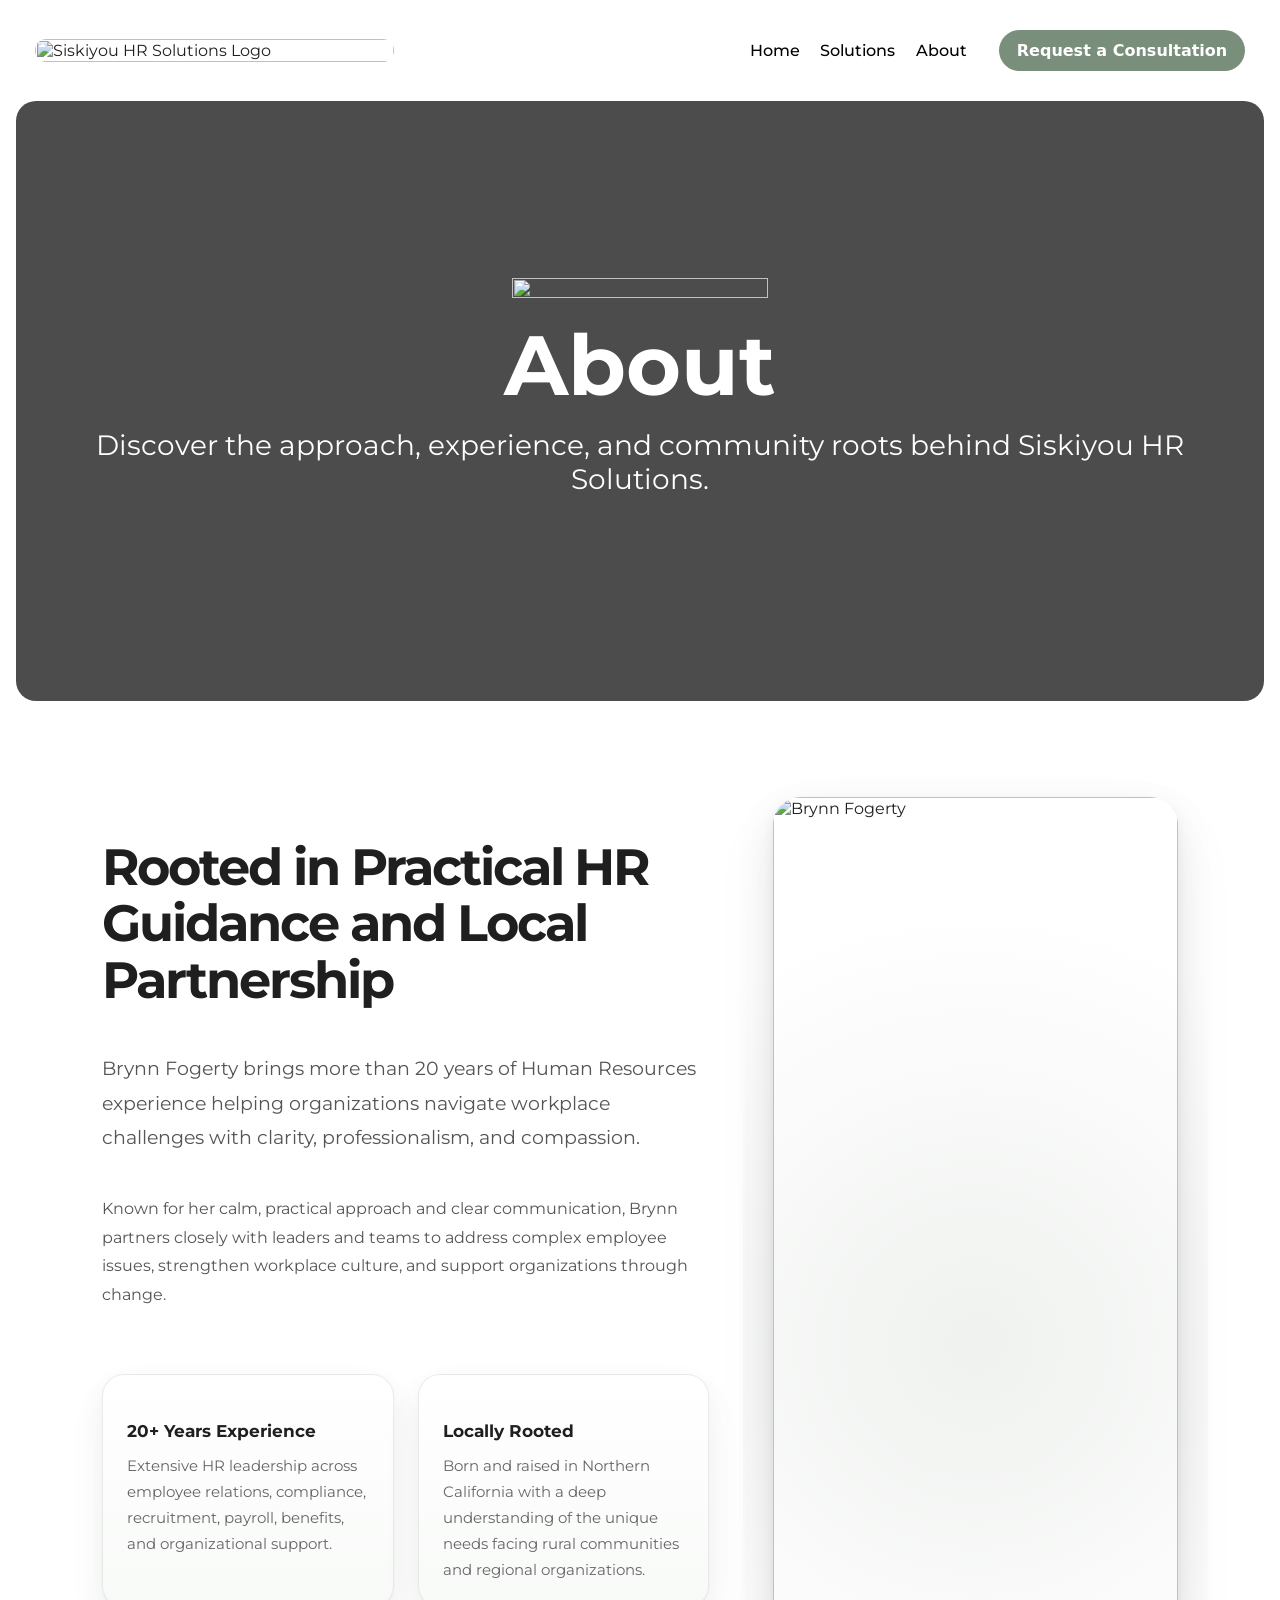
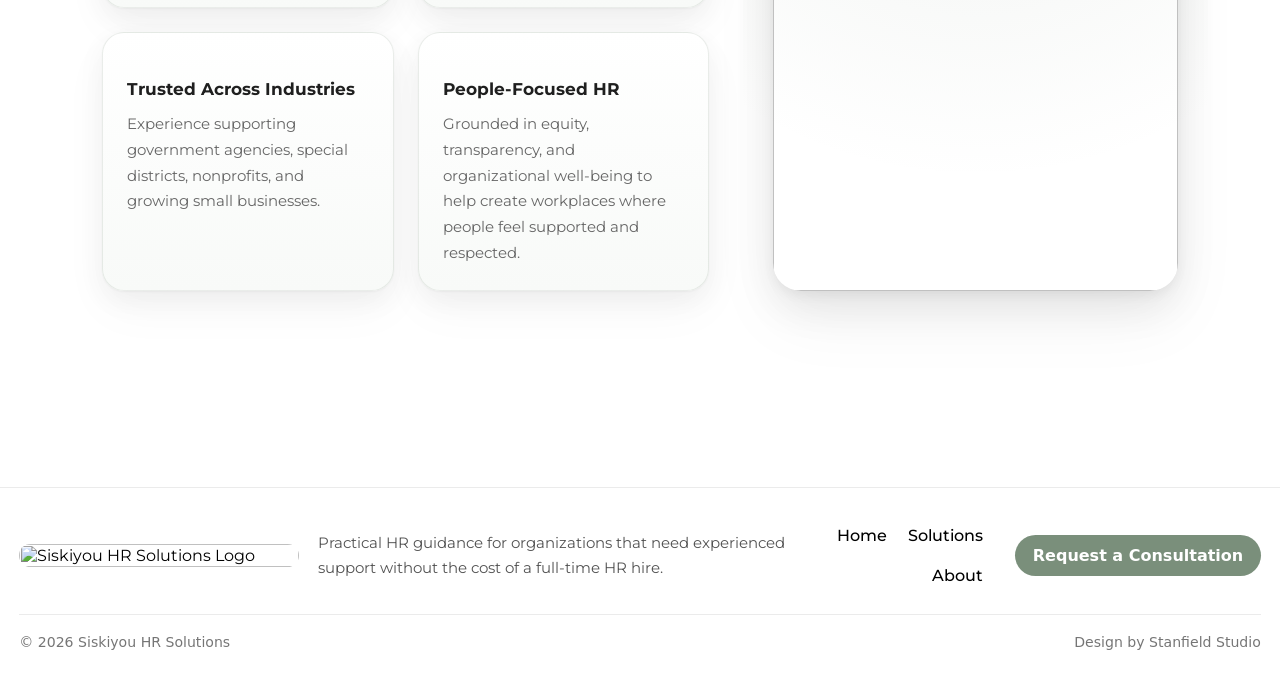
==== SHR_About.html @ 8ebc4916 "Add files via upload" ====
<header class="site-header">
<link rel="stylesheet" href="CSS/SHR_About.css">
<link
  rel="preconnect"
  href="https://fonts.googleapis.com"
/>
<link
  rel="preconnect"
  href="https://fonts.gstatic.com"
  crossorigin
/>
<link
  href="https://fonts.googleapis.com/css2?family=Montserrat:wght@100..900&display=swap"
  rel="stylesheet"
/>
 <nav class="nav-bar" aria-label="Main navigation">
    <!-- LEFT SIDE -->
    <div class="nav-brand">
      <!-- LOGO SPACE -->
      <a href="SHR_Home.html" class="logo-wrap">
        <img src="Images/Siskiyou_HR_Solutions_White_Background__1_-removebg-preview.png" alt="Siskiyou HR Solutions Logo">
      </a>
    </div>

    <!-- CENTER LINKS -->
    <div class="nav-links">
      <a href="SHR_Home.html">Home</a>
      <a href="SHR_Services.html">Solutions</a>
      <a href="SHR_About.html">About</a>
    </div>

    <!-- RIGHT BUTTON -->
    <a href="SHR_Contact.html" class="nav-button">
      Request a Consultation</a>
  </nav>
</header>
<body>
    <div class="mountain_wrapper">
        <img src="Images/Siskiyou_white_transparant.png">
        <h1>About</h1>
        <h3>Discover the approach, experience, and community roots behind Siskiyou HR Solutions.</h3>
    </div>

    <!-- ABOUT SECTION -->
    <section class="about-section">

    <!-- LEFT CONTENT -->
    <div class="about-content">
        <h2>
        Rooted in Practical HR Guidance and Local Partnership</h2>
        <p class="about-intro">
        Brynn Fogerty brings more than 20 years of Human Resources experience helping organizations navigate workplace challenges with clarity, professionalism, and compassion.</p>
        <p> Known for her calm, practical approach and clear communication, Brynn partners closely with leaders and teams to address complex employee issues, strengthen workplace culture, and support organizations through change.</p>

        <!-- INFO GRID -->
        <div class="about-highlights">
        <div class="highlight-card">
            <h4>20+ Years Experience</h4>
            <p>Extensive HR leadership across employee relations, compliance, recruitment, payroll, benefits, and organizational support.</p>
        </div>

        <div class="highlight-card">
            <h4>Locally Rooted</h4>
            <p>Born and raised in Northern California with a deep understanding of the unique needs facing rural communities and regional organizations.</p>
        </div>

        <div class="highlight-card">
            <h4>Trusted Across Industries</h4>
            <p>Experience supporting government agencies, special districts, nonprofits, and growing small businesses.</p>
        </div>

        <div class="highlight-card">
            <h4>People-Focused HR</h4>
            <p>Grounded in equity, transparency, and organizational well-being to help create workplaces where people feel supported and respected.</p>
        </div>
        </div>
    </div>

    <!-- RIGHT IMAGE -->
    <div class="about-image">
        <img src="Images/About_Me.jpg" alt="Brynn Fogerty">
    </div>
    </section>

<!--FOOTER-->
<footer class="site-footer">
    <div class="footer-container">
      <div class="footer-top">
        <div class="footer-brand">
          <a href="/" class="footer-logo-wrap" aria-label="Siskiyou HR Solutions Home">
            <img src="Images/Siskiyou_HR_Solutions_White_Background__1_-removebg-preview.png" alt="Siskiyou HR Solutions Logo">
          </a>

          <p>
            Practical HR guidance for organizations that need experienced support without the cost of a full-time HR hire.
          </p>
        </div>

        <div class="footer-links">
          <a href="SHR_Home.html">Home</a>
          <a href="SHR_Services.html">Solutions</a>
          <a href="/SHR_About.html">About</a>
        </div>

        <a href="SHR_Contact.html" class="footer-button">Request a Consultation</a>
      </div>

      <div class="footer-bottom">
        <span>© 2026 Siskiyou HR Solutions</span>
        <span>Design by Stanfield Studio</span>
      </div>
    </div>
  </footer>
</body>
</body>
---- CSS/SHR_About.css ----
/* =========================================================
   GLOBAL VARIABLES
========================================================= */

:root {
  --accent: #7A8F7B;
  --black: #000000;
  --white: #ffffff;
  --text: #1f1f1f;
  --muted-text: #555555;
  --soft-bg: #f8faf8;
  --border-soft: rgba(122, 143, 123, 0.16);

  --radius-md: 20px;
  --radius-lg: 28px;

  --shadow-soft:
    0 1px 2px rgba(0,0,0,0.04),
    0 10px 28px rgba(0,0,0,0.05),
    0 20px 50px rgba(0,0,0,0.03);

  --shadow-hover:
    0 4px 12px rgba(0,0,0,0.05),
    0 18px 40px rgba(0,0,0,0.06),
    0 28px 70px rgba(0,0,0,0.04);
}


/* =========================================================
   BASE / RESET
========================================================= */

* {
  box-sizing: border-box;
}

body {
  margin: 0;
  background: var(--white);
  color: var(--text);
  font-family: "Montserrat", Arial, sans-serif;
}

img {
  max-width: 100%;
  height: auto;
  display: block;
}

a {
  color: inherit;
}


/* =========================================================
   TYPOGRAPHY
========================================================= */

h1,
h2,
h3,
h4,
p,
li,
a {
  font-family: "Montserrat", Arial, sans-serif;
}

h1 {
  font-size: clamp(3rem, 7vw, 5.25rem);
  color: var(--black);
}

h2 {
  font-size: clamp(2rem, 4vw, 4rem);
}

h3 {
  font-size: clamp(1.25rem, 2.5vw, 1.75rem);
}

h4 {
  font-size: 1.05rem;
}

p,
li {
  line-height: 1.7;
}


/* =========================================================
   BUTTONS
========================================================= */

.button1,
.nav-button,
.footer-button {
  display: inline-block;
  padding: 0.7rem 1.1rem;

  background: var(--accent);
  color: var(--white);

  border: none;
  border-radius: 999px;

  font-family:
    system-ui,
    -apple-system,
    BlinkMacSystemFont,
    "Segoe UI",
    sans-serif;

  font-weight: 700;
  text-decoration: none;
  white-space: nowrap;
  cursor: pointer;

  transition:
    background 0.2s ease,
    transform 0.2s ease;
}

.button1:hover,
.button1:focus,
.nav-button:hover,
.nav-button:focus {
  background: var(--black);
  transform: translateY(-1px);
}


/* =========================================================
   HEADER / NAVIGATION
========================================================= */

.site-header {
  padding: 1rem;
  background: var(--white);
}

.nav-bar {
  margin: 0 auto;
  padding: 0.85rem 1.2rem;

  display: flex;
  align-items: center;
  justify-content: space-between;
  gap: 2rem;

  background: var(--white);
}

.nav-brand {
  display: flex;
  align-items: center;
  gap: 0.9rem;
  min-width: max-content;
}

.logo-wrap {
  width: clamp(220px, 28vw, 400px);

  display: flex;
  align-items: center;
  justify-content: center;

  border-radius: 14px;
  overflow: hidden;
  flex-shrink: 0;
}

.logo-wrap img {
  width: 100%;
  height: auto;
  object-fit: contain;
}

.nav-links {
  display: flex;
  flex: 1;
  justify-content: flex-end;
  align-items: center;
  gap: 1.3rem;
  flex-wrap: wrap;
}

.nav-links a {
  color: var(--black);
  text-decoration: none;
  font-weight: 500;
  transition: color 0.2s ease;
}

.nav-links a:hover,
.nav-links a:focus {
  color: var(--black);
  text-decoration: underline;
  text-underline-offset: 4px;
}


/* =========================================================
   HERO / MOUNTAIN BANNER
========================================================= */

.mountain_wrapper {
  width: calc(100% - 2rem);
  min-height: 600px;
  margin: 0 auto;
  padding: 6rem 2rem;

  display: flex;
  flex-direction: column;
  align-items: center;
  justify-content: center;

  text-align: center;
  border-radius: var(--radius-md);

  background-image:
    linear-gradient(rgba(0, 0, 0, 0.7), rgba(0, 0, 0, 0.7)),
    url("/Images/MtShasta.jpg");

  background-size: cover;
}

.mountain_wrapper img {
  width: min(320px, 80%);
  margin-bottom: 1rem;
}

.mountain_wrapper h1 {
  margin: 0;
  color: var(--white);
  font-size: clamp(3rem, 9vw, 5.25rem);
  text-align: center;
}

.mountain_wrapper h3 {
  margin-top: 0.75rem;
  color: var(--white);
  font-weight: 400;
}


/* =========================================================
   ABOUT SECTION
========================================================= */

.about-section {
  display: grid;
  grid-template-columns: 1.2fr 0.8fr;
  gap: 4rem;
  align-items: center;

  padding: 6rem 8%;
}

.about-content {
  display: flex;
  flex-direction: column;
}

.section-label {
  display: inline-block;
  margin-bottom: 1rem;

  font-size: 0.9rem;
  font-weight: 600;
  letter-spacing: 0.08em;
  text-transform: uppercase;

  color: var(--accent);
}

.about-content h2 {
  margin-bottom: 1.5rem;

  font-size: clamp(2.5rem, 4vw, 4rem);
  line-height: 1.1;
  letter-spacing: -0.04em;

  color: var(--text);
}

.about-intro {
  margin-bottom: 1.5rem;

  font-size: clamp(1.05rem, 2vw, 1.2rem);
  line-height: 1.7;

  color: #333333;
}

.about-content p {
  line-height: 1.8;
  color: var(--muted-text);
}


/* =========================================================
   ABOUT HIGHLIGHT CARDS
========================================================= */

.about-highlights {
  display: grid;
  grid-template-columns: repeat(2, 1fr);
  gap: 1.5rem;

  margin-top: 3rem;
}

.highlight-card {
  padding: 1.5rem;

  background:
    linear-gradient(
      180deg,
      var(--white) 0%,
      var(--soft-bg) 100%
    );

  border-radius: 22px;
  border: 1px solid var(--border-soft);
  box-shadow: var(--shadow-soft);

  transition:
    transform 0.25s ease,
    box-shadow 0.25s ease;
}

.highlight-card:hover {
  transform: translateY(-4px);
  box-shadow: var(--shadow-hover);
}

.highlight-card h4 {
  margin-bottom: 0.75rem;
  color: var(--text);
}

.highlight-card p {
  margin: 0;

  font-size: 0.95rem;
  line-height: 1.7;

  color: #666666;
}


/* =========================================================
   ABOUT IMAGE
========================================================= */

.about-image {
  position: relative;
}

.about-image img {
  width: 100%;
  height: auto;

  border-radius: var(--radius-lg);
  object-fit: cover;

  box-shadow:
    0 4px 12px rgba(0,0,0,0.05),
    0 16px 40px rgba(0,0,0,0.08),
    0 28px 70px rgba(0,0,0,0.05);
}

.about-image::before {
  content: "";
  position: absolute;
  inset: -30px;

  background:
    radial-gradient(
      circle,
      rgba(122,143,123,0.12) 0%,
      transparent 70%
    );

  z-index: -1;
}


/* =========================================================
   ICONS
========================================================= */

.icon {
  width: 75px;
  display: grid;
  place-items: center;
  margin-bottom: 30px;

  border-radius: 16px;

  background: rgba(255, 255, 255, 0.075);
  border: 1px solid rgba(255, 255, 255, 0.09);

  color: var(--accent);
}

/* =========================================================
   FOOTER
========================================================= */

.site-footer {
  margin-top: 100px;
  padding: 2.4rem 1.2rem 1.4rem;

  background: var(--white);
  color: var(--black);
  border-top: 1px solid rgba(0,0,0,0.08);

  font-family:
    system-ui,
    -apple-system,
    BlinkMacSystemFont,
    "Segoe UI",
    sans-serif;
}

.footer-container {
  margin: 0 auto;
}

.footer-top {
  display: flex;
  align-items: center;
  justify-content: space-between;
  gap: 2rem;

  padding-bottom: 1.8rem;
  border-bottom: 1px solid rgba(0,0,0,0.08);
}

.footer-brand {
  display: flex;
  align-items: center;
  gap: 1.2rem;
}

.footer-logo-wrap {
  width: 280px;

  display: flex;
  align-items: center;
  justify-content: center;

  border-radius: 14px;
  overflow: hidden;
  flex-shrink: 0;
}

.footer-logo-wrap img {
  width: 100%;
  height: auto;
  object-fit: contain;
}

.footer-brand p {
  margin: 0;

  color: rgba(0,0,0,0.68);
  font-size: 0.95rem;
  line-height: 1.6;
}

.footer-links {
  display: flex;
  align-items: center;
  justify-content: flex-end;
  gap: 1.3rem;
  flex-wrap: wrap;
}

.footer-links a {
  color: var(--black);
  text-decoration: none;
  font-weight: 500;
  transition: color 0.2s ease;
}

.footer-links a:hover,
.footer-links a:focus {
  color: var(--accent);
  text-decoration: underline;
  text-underline-offset: 4px;
}

.footer-bottom {
  display: flex;
  justify-content: space-between;
  gap: 1rem;

  padding-top: 1.2rem;

  color: rgba(0,0,0,0.54);
  font-size: 0.88rem;
}

/* =========================================================
   RESPONSIVE: CONTACT
========================================================= */

@media (max-width: 900px) {
  .contact-wrapper,
  .form-row {
    grid-template-columns: 1fr;
  }
}


/* =========================================================
   RESPONSIVE: NAV
========================================================= */

@media (max-width: 850px) {
  .nav-bar {
    flex-wrap: wrap;
    justify-content: center;
    gap: 1.25rem;
  }

  .nav-brand {
    width: 100%;
    justify-content: center;
  }

  .nav-links {
    width: 100%;
    justify-content: center;
  }

  .nav-button {
    width: 100%;
    text-align: center;
  }

  .logo-wrap {
    width: min(320px, 90%);
  }
}


/* =========================================================
   RESPONSIVE: TABLETS
========================================================= */

@media (max-width: 1000px) {
  .about-section {
    grid-template-columns: 1fr;
    gap: 3rem;
    padding: 5rem 6%;
  }

  .about-image {
    max-width: 620px;
    margin: 0 auto;
  }
}


/* =========================================================
   RESPONSIVE: NAV / MEDIUM SCREENS
========================================================= */

@media (max-width: 850px) {
  .nav-bar {
    flex-wrap: wrap;
    justify-content: center;
    gap: 1.25rem;
  }

  .nav-brand {
    width: 100%;
    justify-content: center;
  }

  .nav-links {
    width: 100%;
    justify-content: center;
  }

  .nav-button {
    width: 100%;
    text-align: center;
  }

  .logo-wrap {
    width: min(320px, 90%);
  }
}


/* =========================================================
   RESPONSIVE: MOBILE
========================================================= */

@media (max-width: 700px) {
  .mountain_wrapper {
    min-height: 480px;
    padding: 4rem 1.25rem;
    border-radius: 16px;
  }

  .about-section {
    padding: 4rem 1.25rem;
  }

  .about-highlights {
    grid-template-columns: 1fr;
  }

  .highlight-card {
    padding: 1.25rem;
  }
}


/* =========================================================
   RESPONSIVE: SMALL MOBILE
========================================================= */

@media (max-width: 480px) {
  .site-header {
    padding: 0.75rem;
  }

  .nav-bar {
    padding: 0.75rem;
  }

  .nav-links {
    gap: 0.85rem;
  }

  .mountain_wrapper h1 {
    font-size: 2.75rem;
  }

  .mountain_wrapper h3 {
    font-size: 1rem;
  }

  .about-content h2 {
    font-size: 2.25rem;
  }

  .button1,
  .nav-button {
    width: 100%;
    text-align: center;
  }
}
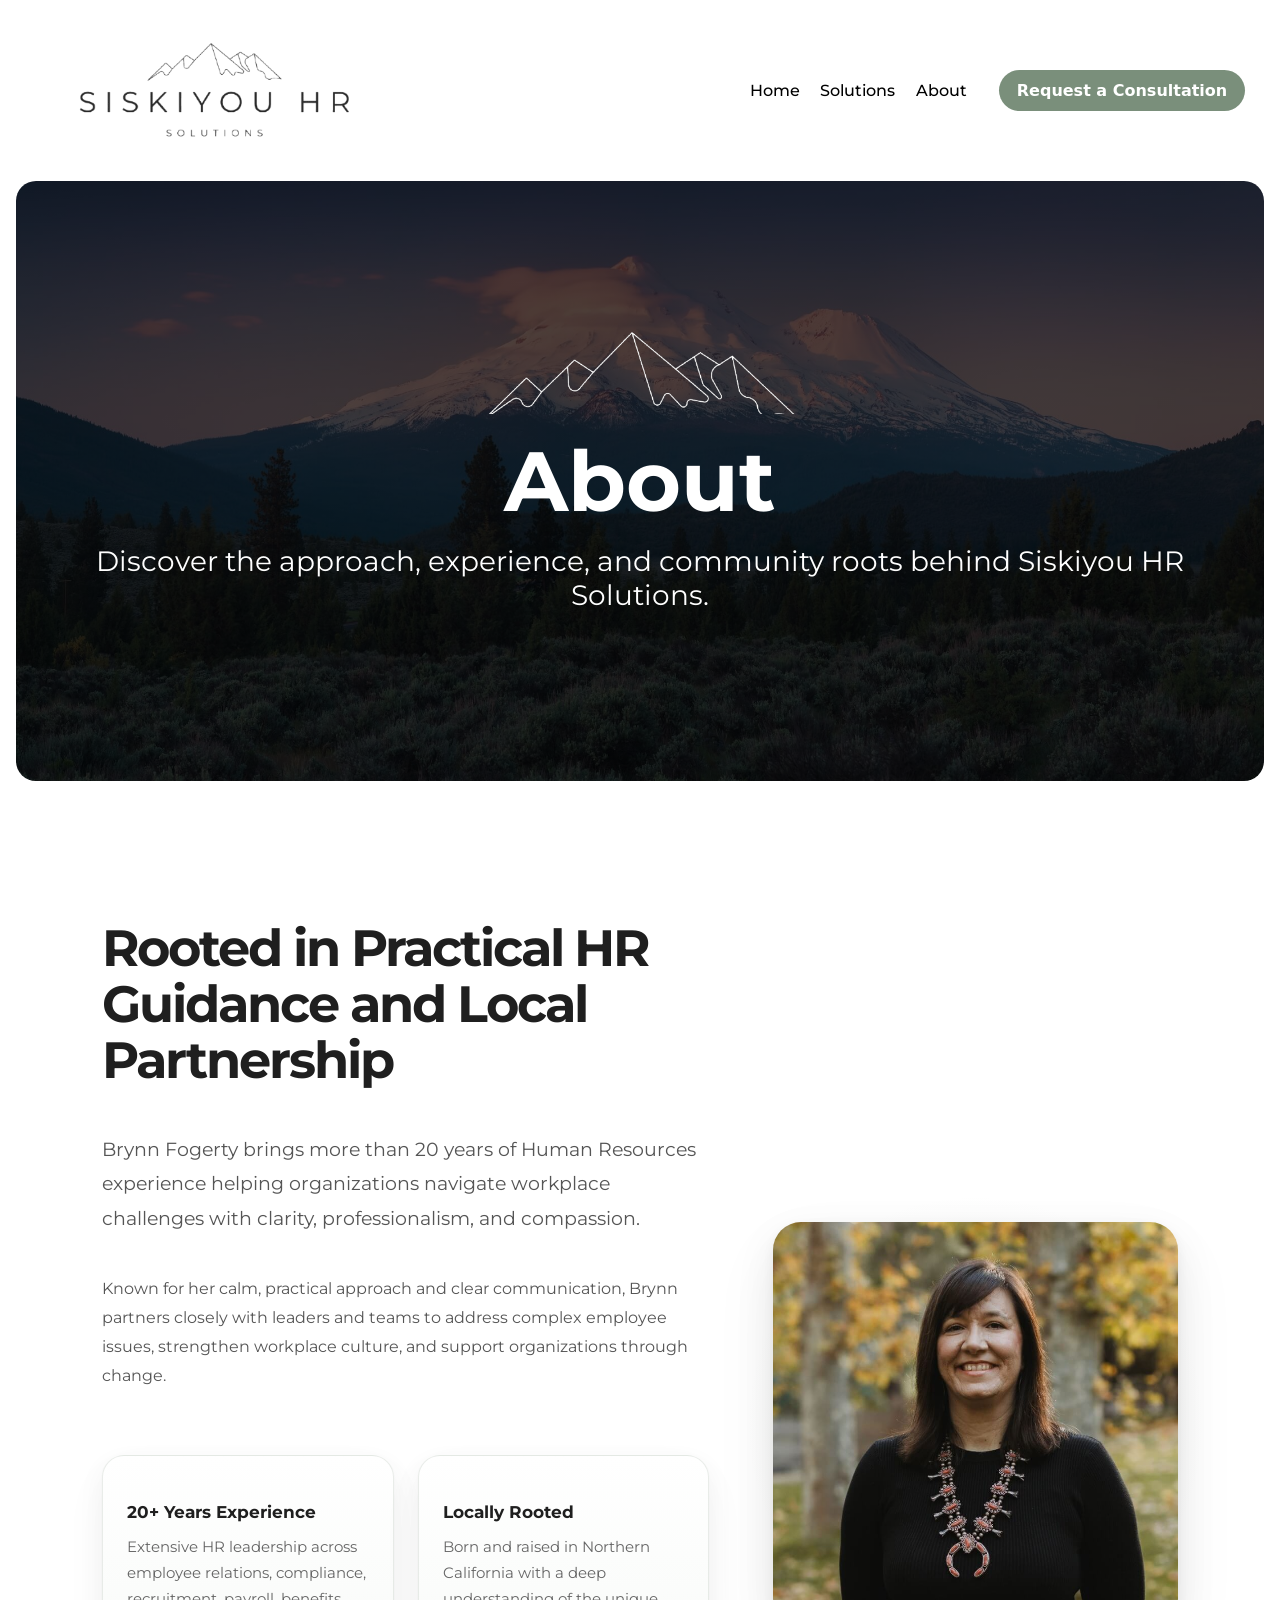
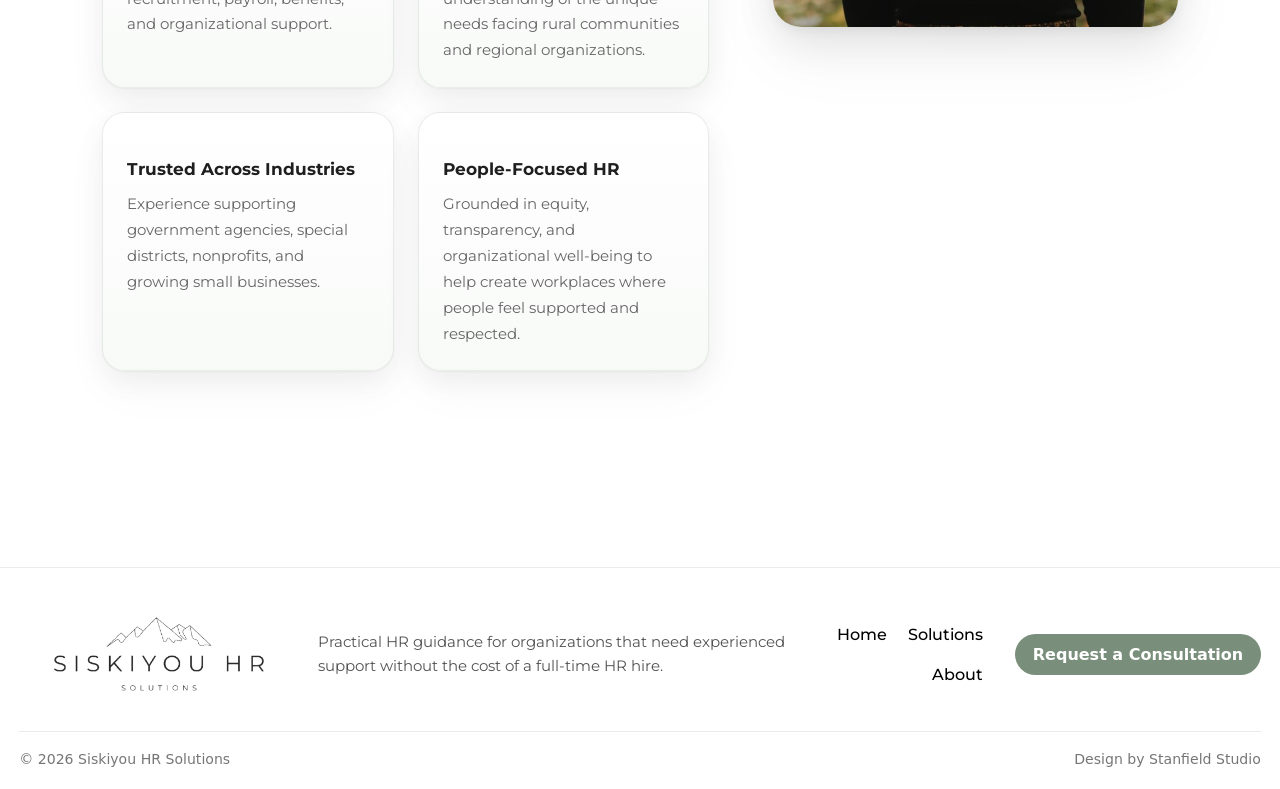
==== commit 53239d1f: "Update SHR_About.html" ====
--- a/SHR_About.html
+++ b/SHR_About.html
@@ -16,15 +16,15 @@
  <nav class="nav-bar" aria-label="Main navigation">
     <!-- LEFT SIDE -->
     <div class="nav-brand">
-      <!-- LOGO SPACE -->
-      <a href="SHR_Home.html" class="logo-wrap">
+       <!-- LOGO SPACE -->
+      <a href="index.html" class="logo-wrap">
         <img src="Images/Siskiyou_HR_Solutions_White_Background__1_-removebg-preview.png" alt="Siskiyou HR Solutions Logo">
       </a>
     </div>
 
     <!-- CENTER LINKS -->
     <div class="nav-links">
-      <a href="SHR_Home.html">Home</a>
+      <a href="index.html">Home</a>
       <a href="SHR_Services.html">Solutions</a>
       <a href="SHR_About.html">About</a>
     </div>
@@ -112,4 +112,4 @@
     </div>
   </footer>
 </body>
-</body>+</body>
--- a/CSS/SHR_About.css
+++ b/CSS/SHR_About.css
@@ -221,7 +221,7 @@
 
   background-image:
     linear-gradient(rgba(0, 0, 0, 0.7), rgba(0, 0, 0, 0.7)),
-    url("/Images/MtShasta.jpg");
+    url("../Images/MtShasta.jpg");
 
   background-size: cover;
 }
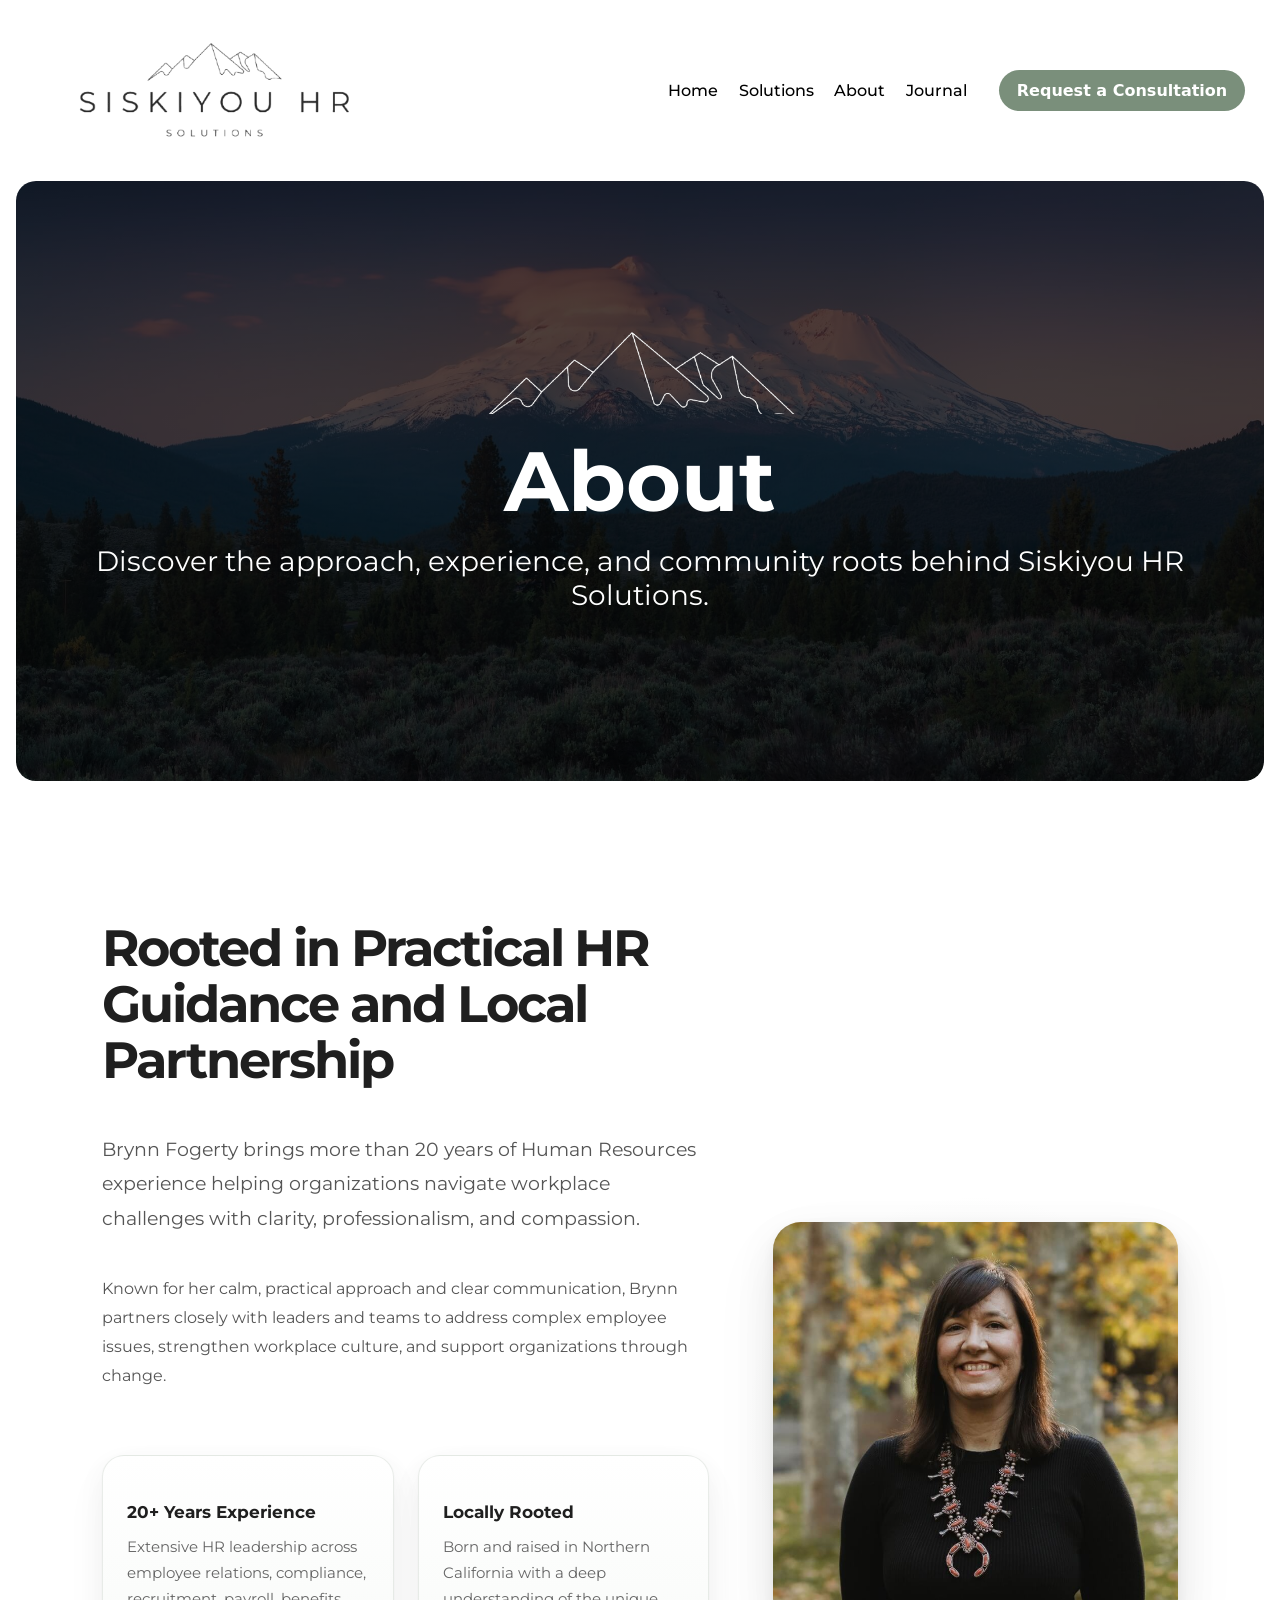
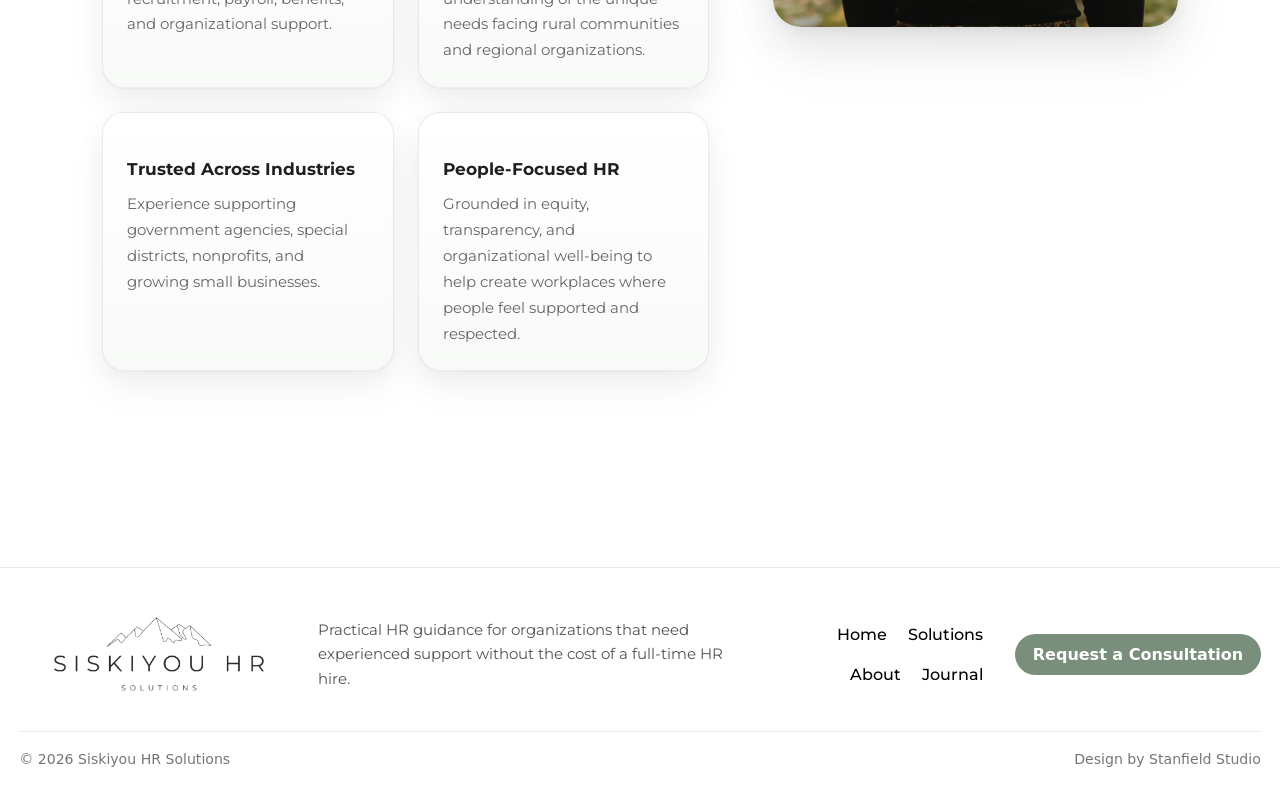
==== commit 787d984a: "Add journal navigation and Pages CMS configuration" ====
--- a/SHR_About.html
+++ b/SHR_About.html
@@ -1,4 +1,6 @@
 <header class="site-header">
+  <meta charset="UTF-8">
+  <meta name="viewport" content="width=device-width, initial-scale=1.0">
 <link rel="stylesheet" href="CSS/SHR_About.css">
 <link
   rel="preconnect"
@@ -27,6 +29,7 @@
       <a href="index.html">Home</a>
       <a href="SHR_Services.html">Solutions</a>
       <a href="SHR_About.html">About</a>
+      <a href="SHR_Blog.html">Journal</a>
     </div>
 
     <!-- RIGHT BUTTON -->
@@ -87,7 +90,7 @@
     <div class="footer-container">
       <div class="footer-top">
         <div class="footer-brand">
-          <a href="/" class="footer-logo-wrap" aria-label="Siskiyou HR Solutions Home">
+          <a href="index.html" class="footer-logo-wrap" aria-label="Siskiyou HR Solutions Home">
             <img src="Images/Siskiyou_HR_Solutions_White_Background__1_-removebg-preview.png" alt="Siskiyou HR Solutions Logo">
           </a>
 
@@ -97,9 +100,10 @@
         </div>
 
         <div class="footer-links">
-          <a href="SHR_Home.html">Home</a>
+          <a href="index.html">Home</a>
           <a href="SHR_Services.html">Solutions</a>
-          <a href="/SHR_About.html">About</a>
+          <a href="SHR_About.html">About</a>
+          <a href="SHR_Blog.html">Journal</a>
         </div>
 
         <a href="SHR_Contact.html" class="footer-button">Request a Consultation</a>
--- a/CSS/SHR_About.css
+++ b/CSS/SHR_About.css
@@ -506,51 +506,8 @@
 }
 
 /* =========================================================
-   RESPONSIVE: CONTACT
-========================================================= */
-
-@media (max-width: 900px) {
-  .contact-wrapper,
-  .form-row {
-    grid-template-columns: 1fr;
-  }
-}
-
-
-/* =========================================================
-   RESPONSIVE: NAV
-========================================================= */
-
-@media (max-width: 850px) {
-  .nav-bar {
-    flex-wrap: wrap;
-    justify-content: center;
-    gap: 1.25rem;
-  }
-
-  .nav-brand {
-    width: 100%;
-    justify-content: center;
-  }
-
-  .nav-links {
-    width: 100%;
-    justify-content: center;
-  }
-
-  .nav-button {
-    width: 100%;
-    text-align: center;
-  }
-
-  .logo-wrap {
-    width: min(320px, 90%);
-  }
-}
-
-
-/* =========================================================
    RESPONSIVE: TABLETS
+   Stack About section and footer
 ========================================================= */
 
 @media (max-width: 1000px) {
@@ -564,30 +521,43 @@
     max-width: 620px;
     margin: 0 auto;
   }
-}
-
-
-/* =========================================================
-   RESPONSIVE: NAV / MEDIUM SCREENS
+
+  .footer-top,
+  .footer-brand,
+  .footer-bottom {
+    flex-direction: column;
+    align-items: flex-start;
+  }
+
+  .footer-links {
+    justify-content: flex-start;
+  }
+}
+
+
+/* =========================================================
+   RESPONSIVE: MOBILE NAV
+   Stack logo, links, and CTA
 ========================================================= */
 
 @media (max-width: 850px) {
   .nav-bar {
-    flex-wrap: wrap;
-    justify-content: center;
+    flex-direction: column;
+    align-items: center;
     gap: 1.25rem;
   }
 
-  .nav-brand {
-    width: 100%;
-    justify-content: center;
-  }
-
+  .nav-brand,
   .nav-links {
     width: 100%;
     justify-content: center;
   }
 
+  .nav-links {
+    flex-direction: column;
+    gap: 0.9rem;
+  }
+
   .nav-button {
     width: 100%;
     text-align: center;
@@ -601,13 +571,37 @@
 
 /* =========================================================
    RESPONSIVE: MOBILE
+   Stack cards and tighten spacing
 ========================================================= */
 
 @media (max-width: 700px) {
+  h1 {
+    font-size: 2.75rem;
+  }
+
+  h2,
+  .about-content h2 {
+    font-size: 2.25rem;
+  }
+
   .mountain_wrapper {
-    min-height: 480px;
+    width: calc(100% - 1rem);
+    min-height: 460px;
     padding: 4rem 1.25rem;
     border-radius: 16px;
+    background-position: center;
+  }
+
+  .mountain_wrapper img {
+    width: min(240px, 80%);
+  }
+
+  .mountain_wrapper h1 {
+    font-size: 2.75rem;
+  }
+
+  .mountain_wrapper h3 {
+    font-size: 1rem;
   }
 
   .about-section {
@@ -621,11 +615,20 @@
   .highlight-card {
     padding: 1.25rem;
   }
+
+  .about-image::before {
+    inset: -12px;
+  }
+
+  .footer-logo-wrap {
+    width: min(280px, 100%);
+  }
 }
 
 
 /* =========================================================
    RESPONSIVE: SMALL MOBILE
+   Full-width buttons and compact spacing
 ========================================================= */
 
 @media (max-width: 480px) {
@@ -641,21 +644,18 @@
     gap: 0.85rem;
   }
 
-  .mountain_wrapper h1 {
-    font-size: 2.75rem;
-  }
-
-  .mountain_wrapper h3 {
-    font-size: 1rem;
-  }
-
-  .about-content h2 {
-    font-size: 2.25rem;
+  .about-section {
+    padding: 3rem 1rem;
+  }
+
+  .highlight-card {
+    border-radius: 20px;
   }
 
   .button1,
-  .nav-button {
+  .nav-button,
+  .footer-button {
     width: 100%;
     text-align: center;
   }
-}+}
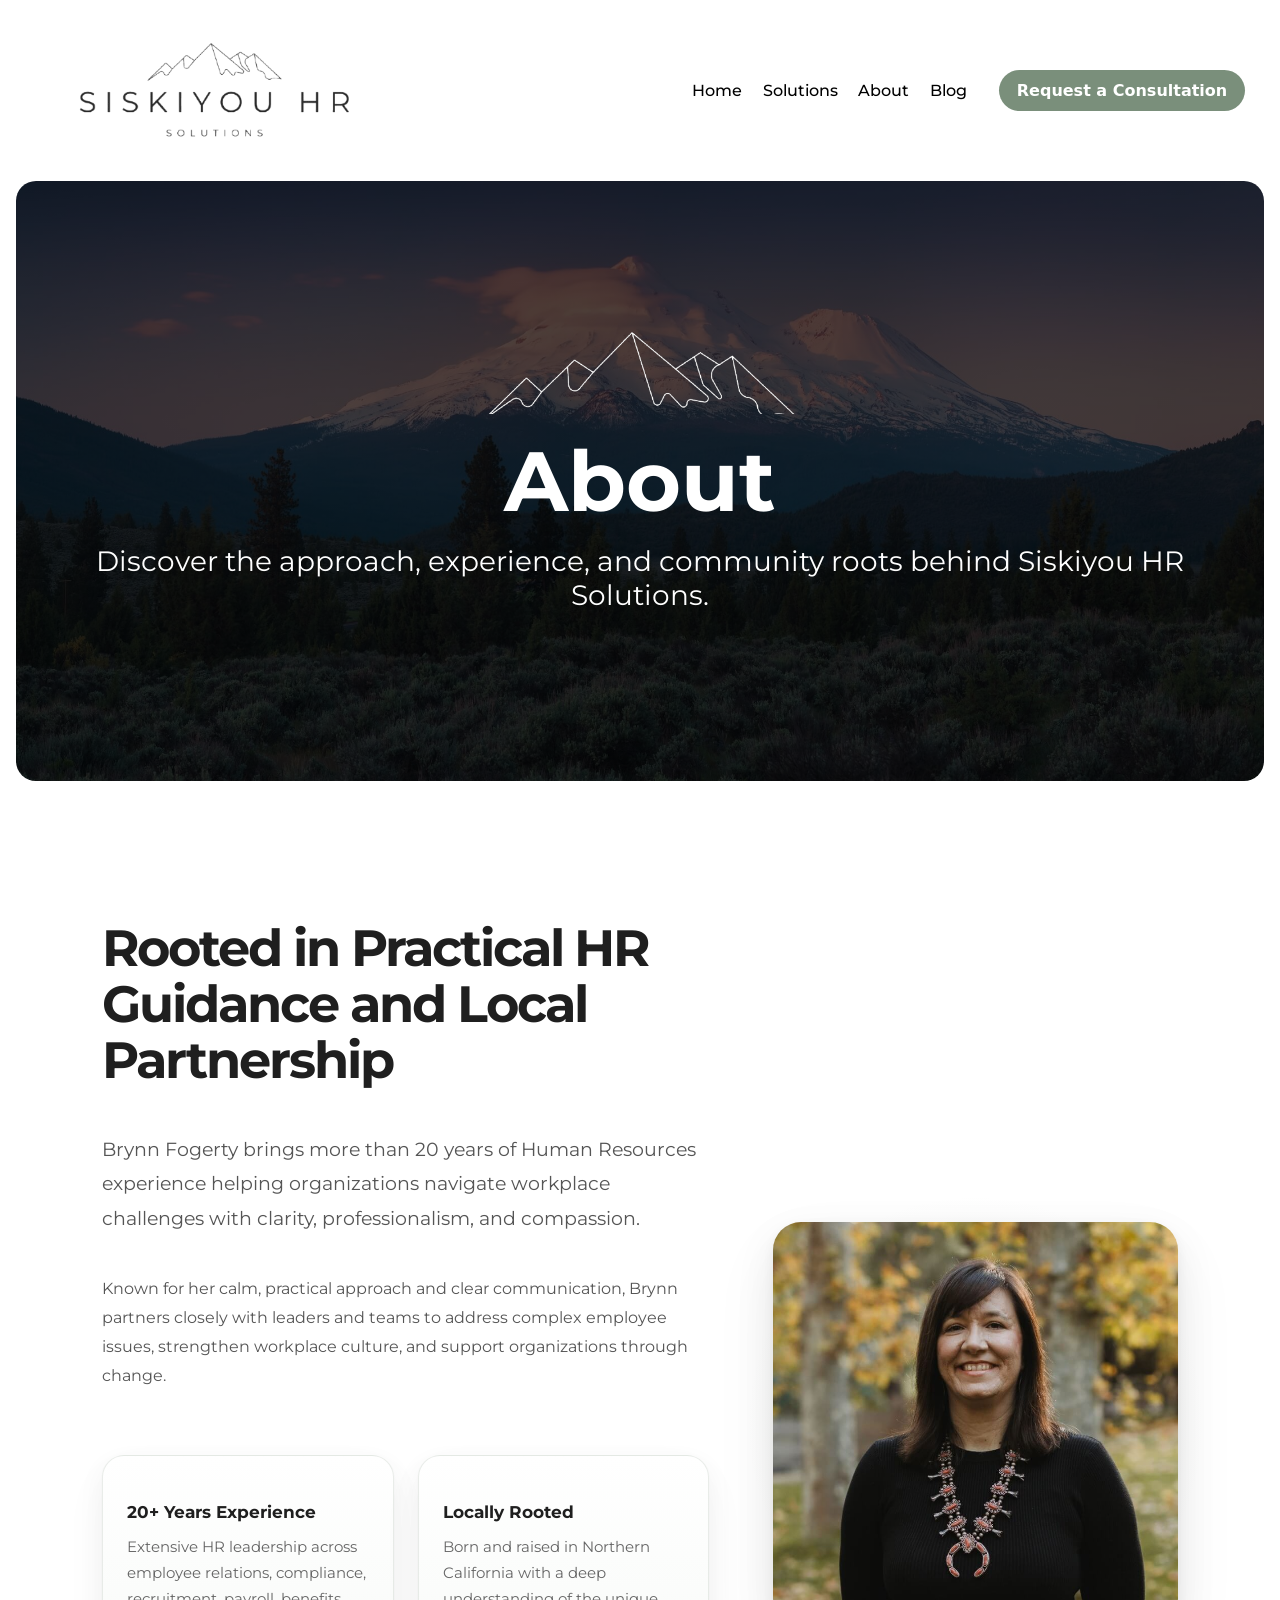
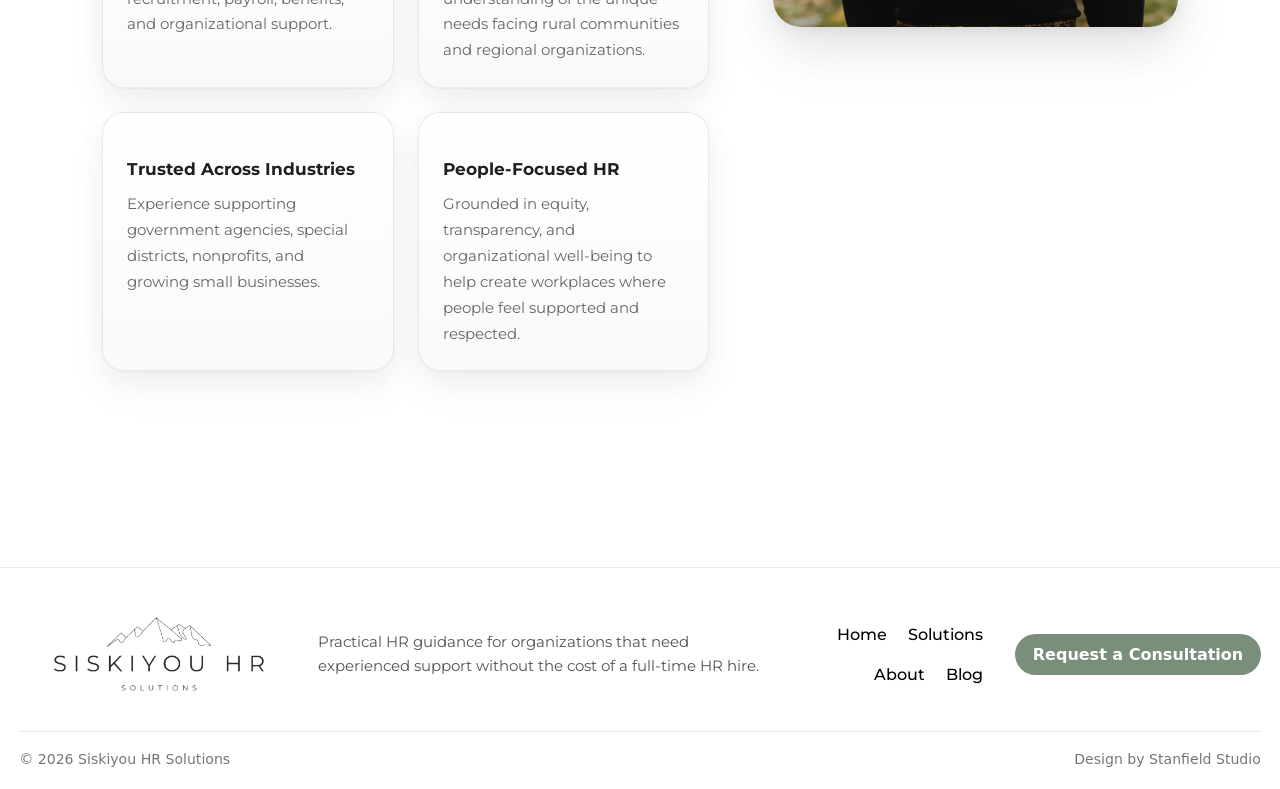
==== commit 353851c7: "Use Blog consistently across the website and editor" ====
--- a/SHR_About.html
+++ b/SHR_About.html
@@ -29,7 +29,7 @@
       <a href="index.html">Home</a>
       <a href="SHR_Services.html">Solutions</a>
       <a href="SHR_About.html">About</a>
-      <a href="SHR_Blog.html">Journal</a>
+      <a href="SHR_Blog.html">Blog</a>
     </div>
 
     <!-- RIGHT BUTTON -->
@@ -103,7 +103,7 @@
           <a href="index.html">Home</a>
           <a href="SHR_Services.html">Solutions</a>
           <a href="SHR_About.html">About</a>
-          <a href="SHR_Blog.html">Journal</a>
+          <a href="SHR_Blog.html">Blog</a>
         </div>
 
         <a href="SHR_Contact.html" class="footer-button">Request a Consultation</a>
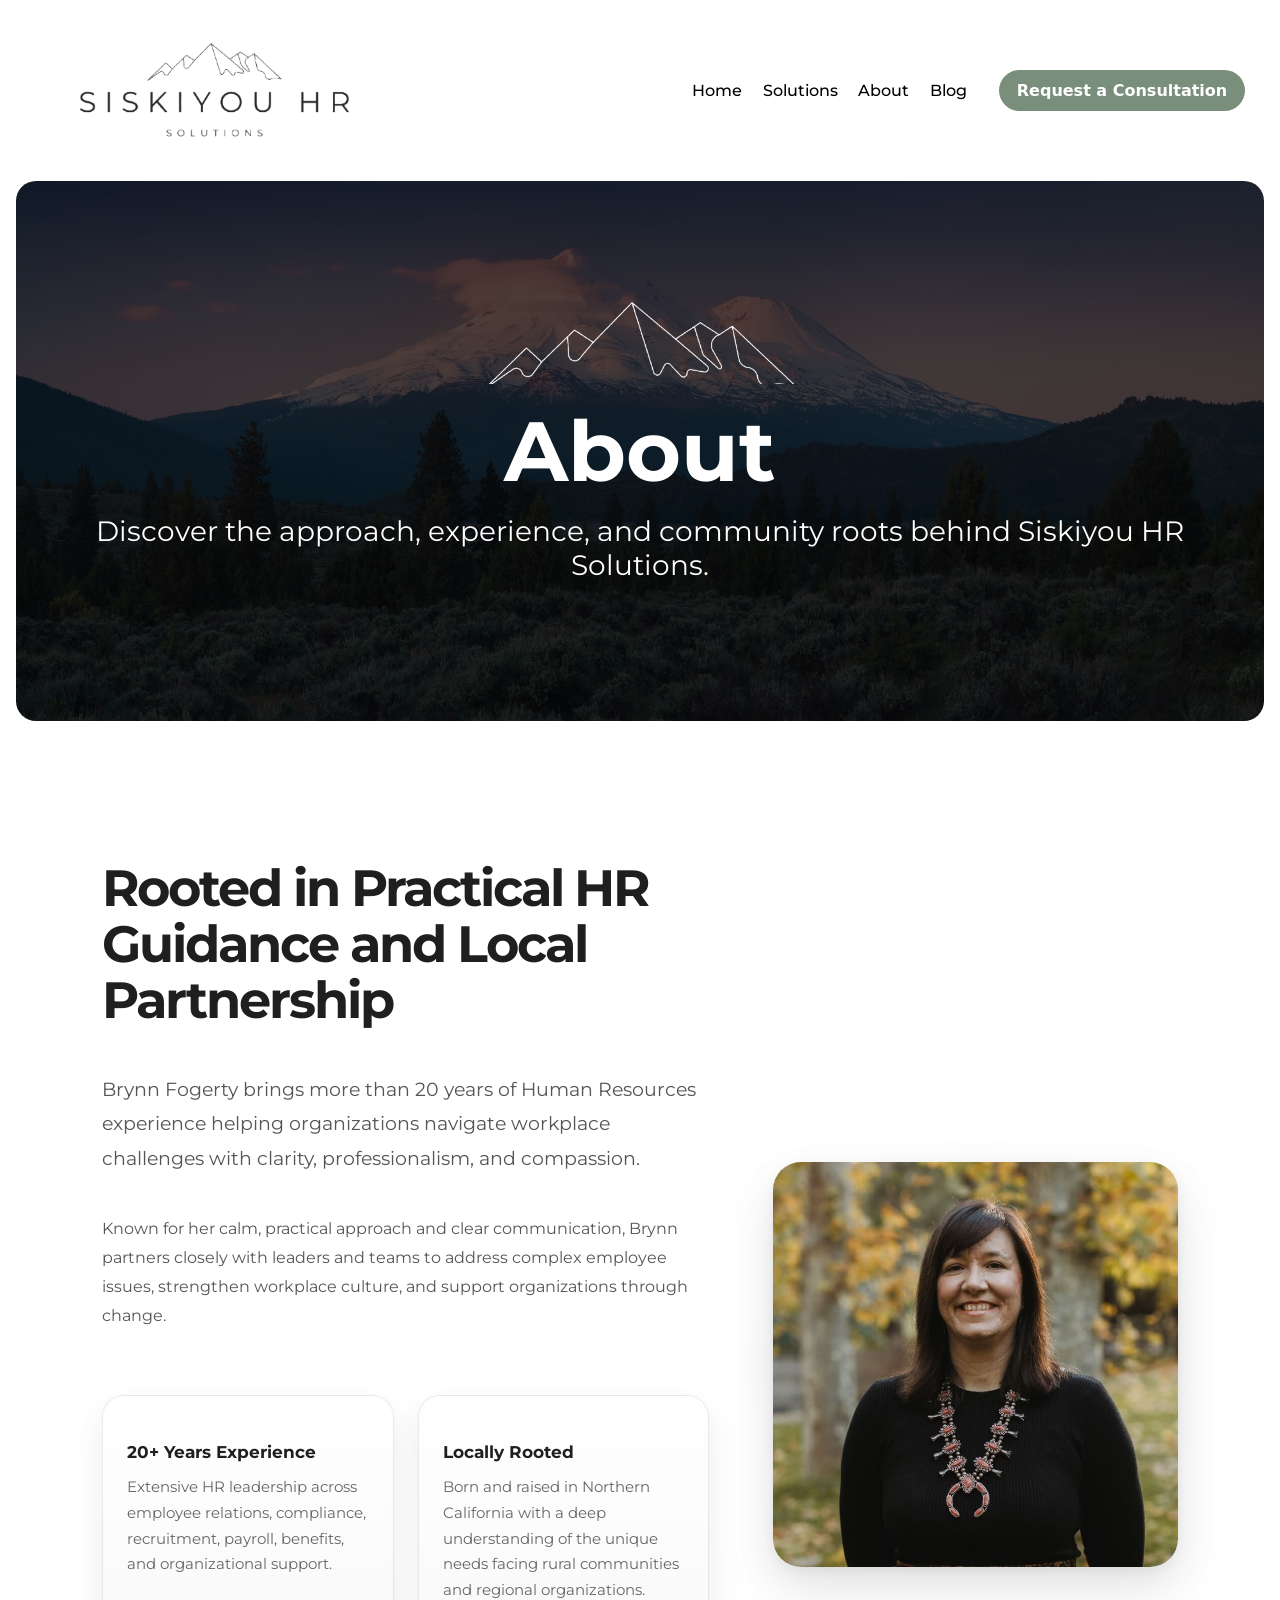
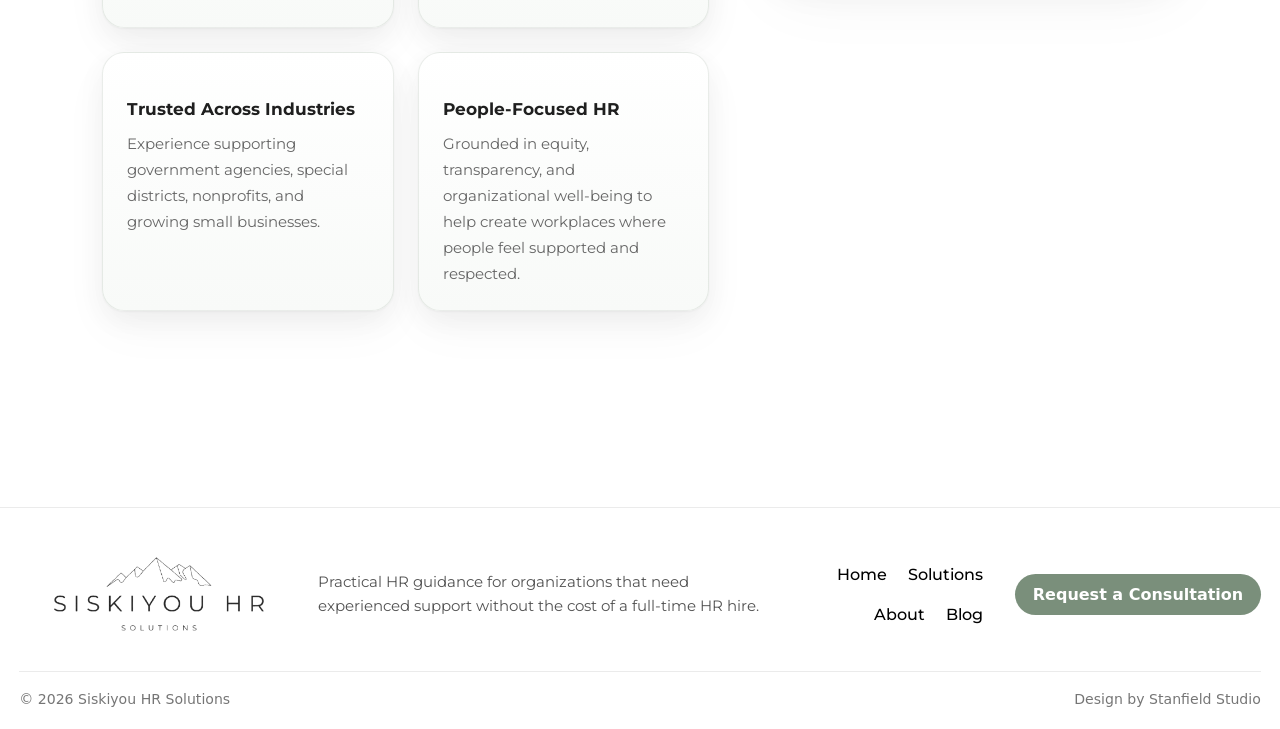
==== commit 612b2d4a: "Match secondary hero heights and space the Home hero button" ====
--- a/SHR_About.html
+++ b/SHR_About.html
@@ -1,7 +1,8 @@
 <header class="site-header">
   <meta charset="UTF-8">
   <meta name="viewport" content="width=device-width, initial-scale=1.0">
-<link rel="stylesheet" href="CSS/SHR_About.css">
+<link rel="stylesheet" href="CSS/SHR_About.css?v=90a1d24c7a">
+<link rel="stylesheet" href="CSS/SHR_Layout.css?v=752c5466b5">
 <link
   rel="preconnect"
   href="https://fonts.googleapis.com"
@@ -45,7 +46,7 @@
     </div>
 
     <!-- ABOUT SECTION -->
-    <section class="about-section">
+    <section class="about-section site-content-width">
 
     <!-- LEFT CONTENT -->
     <div class="about-content">
--- a/CSS/SHR_About.css
+++ b/CSS/SHR_About.css
@@ -207,9 +207,9 @@
 
 .mountain_wrapper {
   width: calc(100% - 2rem);
-  min-height: 600px;
+  min-height: 540px;
   margin: 0 auto;
-  padding: 6rem 2rem;
+  padding: 4.5rem 2rem;
 
   display: flex;
   flex-direction: column;
@@ -586,7 +586,7 @@
 
   .mountain_wrapper {
     width: calc(100% - 1rem);
-    min-height: 460px;
+    min-height: 540px;
     padding: 4rem 1.25rem;
     border-radius: 16px;
     background-position: center;
@@ -659,3 +659,8 @@
     text-align: center;
   }
 }
+
+/* Keep the banner height in step with the blog on small phones. */
+@media (max-width: 500px) {
+  .mountain_wrapper { min-height: 460px; }
+}
--- a/CSS/SHR_Layout.css
+++ b/CSS/SHR_Layout.css
@@ -0,0 +1,27 @@
+/* Main content uses the same width and breakpoints as the blog listing. */
+.site-content-width {
+  width: 84%;
+  max-width: 1240px;
+  margin-inline: auto;
+  padding-inline: 0;
+}
+.site-content-width > * { min-width: 0; }
+
+/* Let the Home page's text and icon wrap inside the narrower card columns. */
+.services-grid .service-card { flex-wrap: wrap; }
+.services-grid .card-content { flex-basis: 16rem; min-width: 0; }
+.services-grid .card-image { margin-inline: auto; }
+
+@media (max-width: 1050px) {
+  .site-content-width { width: 90%; }
+}
+@media (max-width: 700px) {
+  .services-grid .card-content { flex-basis: auto; }
+}
+@media (max-width: 500px) {
+  .site-content-width { width: calc(100% - 2rem); }
+}
+/* Match the blog's mobile navigation shrink behavior. */
+@media (max-width: 850px) {
+  .site-header .nav-brand { min-width: 0; }
+}
